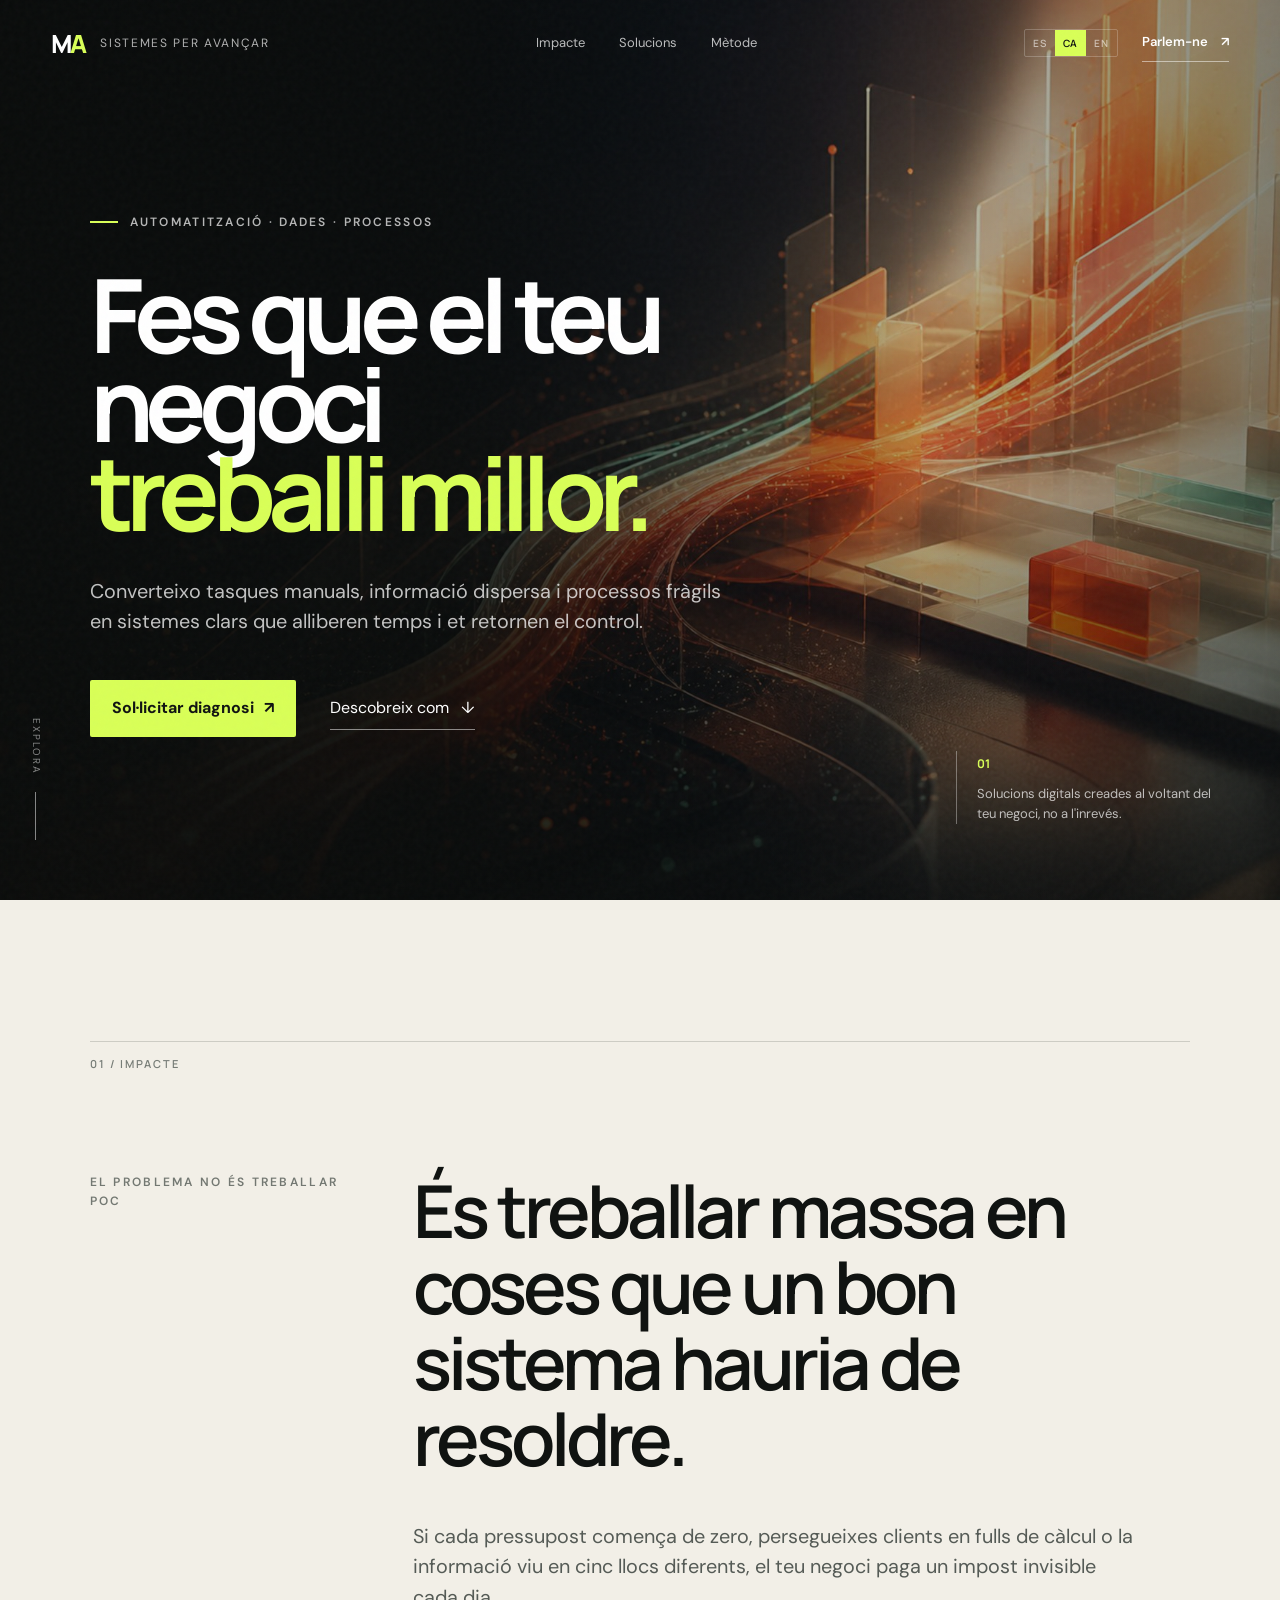
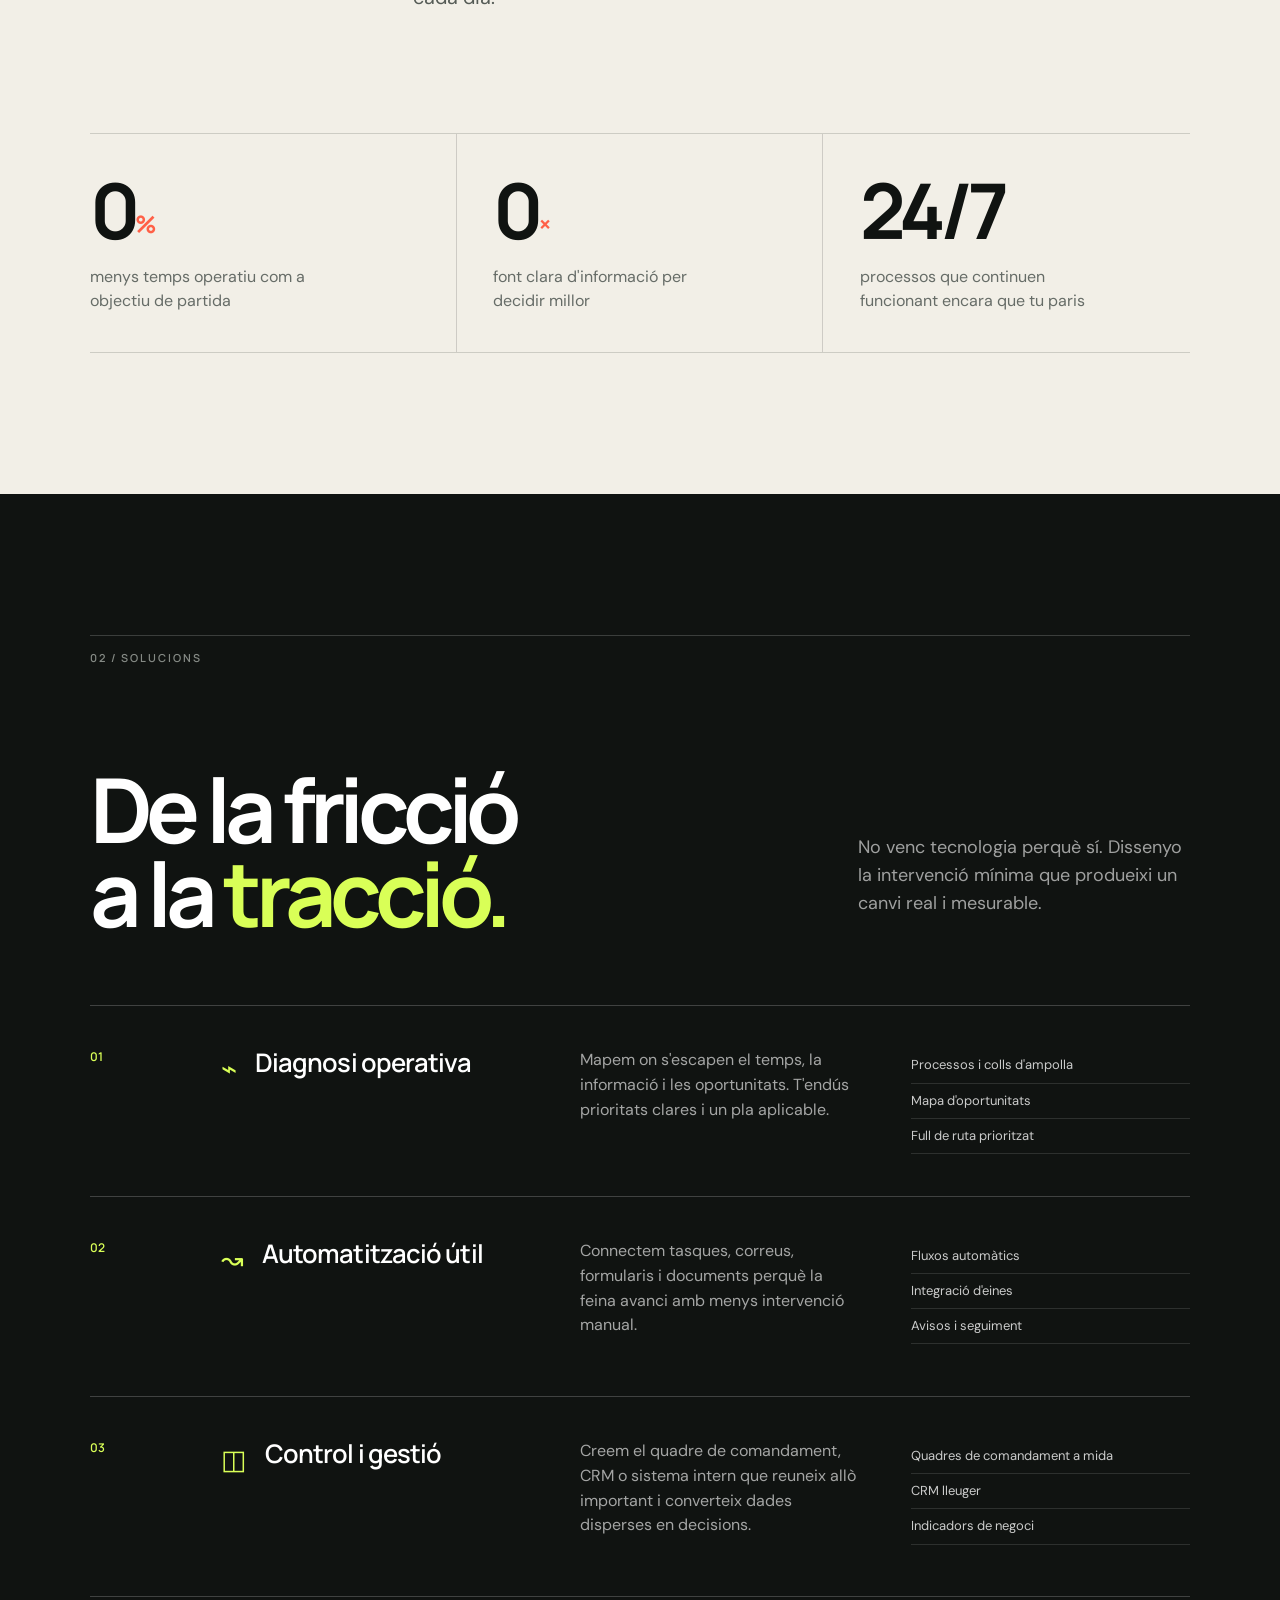
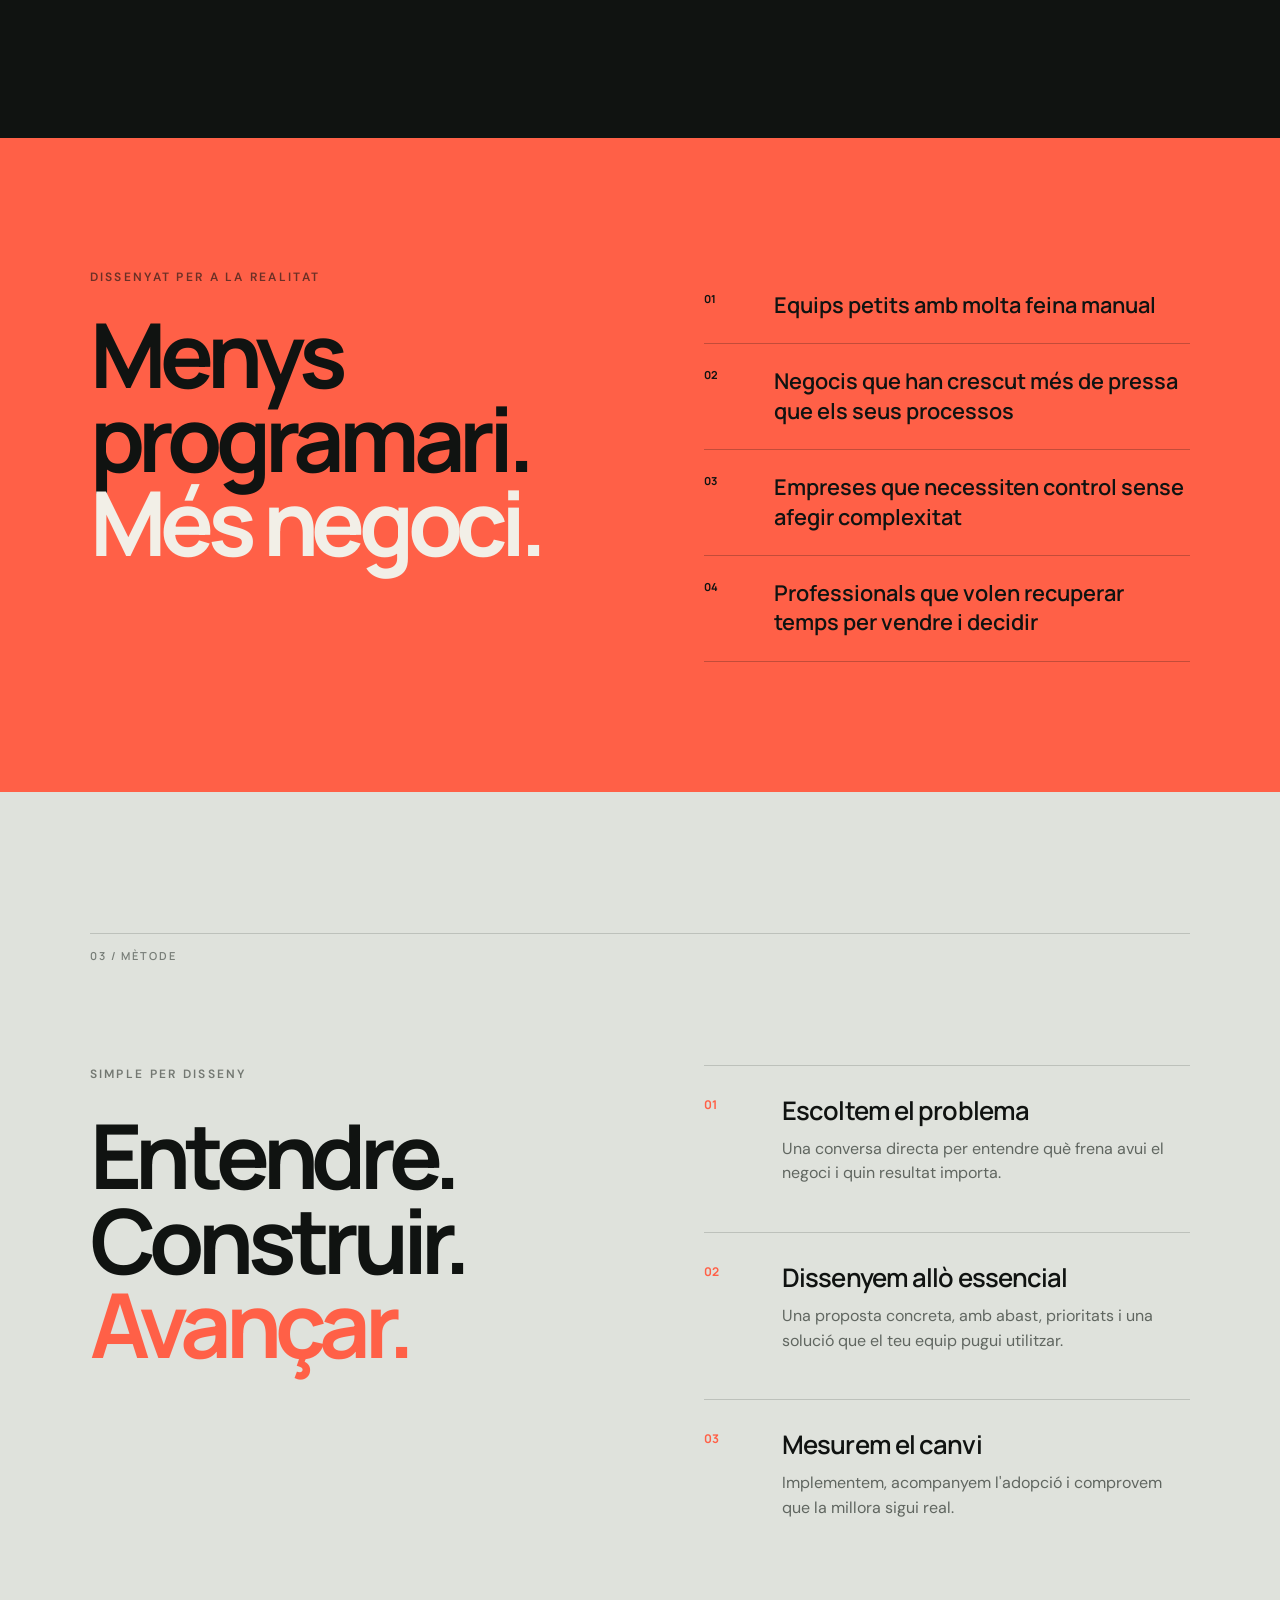
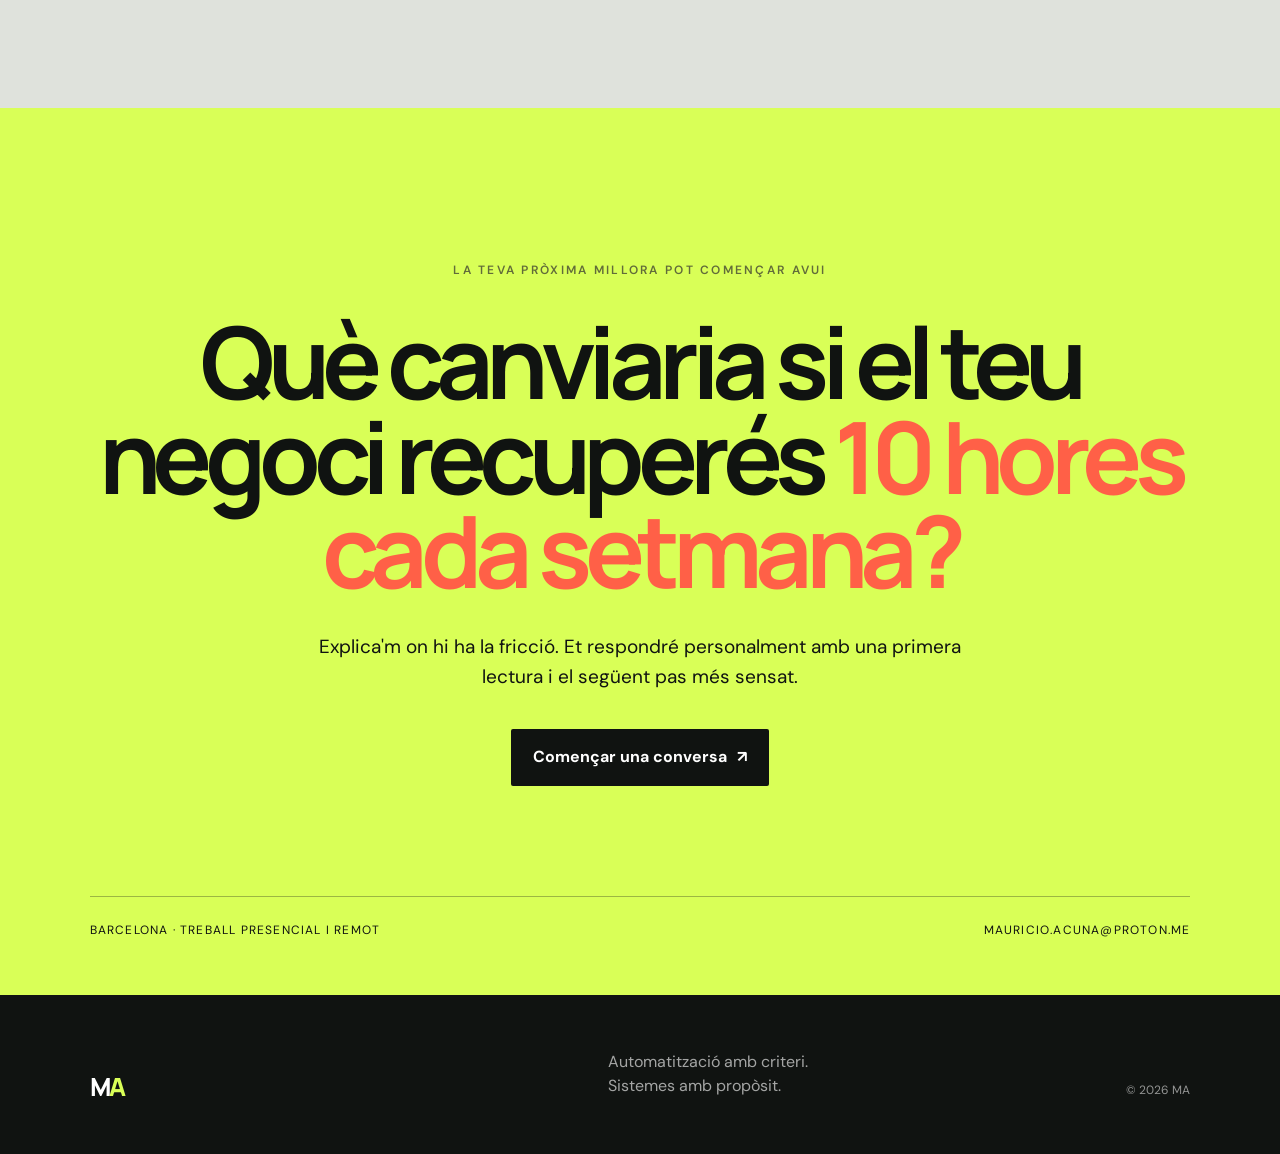
==== ca/index.html @ 2c6149d9 "Add Catalan and English versions" ====
<!doctype html>
<html lang="ca">
<head>
  <meta charset="utf-8">
  <meta name="viewport" content="width=device-width, initial-scale=1">
  <meta name="theme-color" content="#101311">
  <meta name="description" content="Automatització i sistemes digitals perquè pimes i negocis locals treballin amb menys fricció, més control i millors dades.">
  <meta property="og:title" content="MA — Sistemes que fan avançar el teu negoci">
  <meta property="og:description" content="Transformo processos manuals i desordenats en sistemes simples que estalvien temps i permeten créixer.">
  <meta property="og:type" content="website">
  <meta property="og:locale" content="ca_ES">
  <meta property="og:url" content="https://mauricio-acuna.github.io/canvidaweb/ca/">
  <link rel="canonical" href="https://mauricio-acuna.github.io/canvidaweb/ca/">
  <link rel="alternate" hreflang="es" href="https://mauricio-acuna.github.io/canvidaweb/">
  <link rel="alternate" hreflang="ca" href="https://mauricio-acuna.github.io/canvidaweb/ca/">
  <link rel="alternate" hreflang="en" href="https://mauricio-acuna.github.io/canvidaweb/en/">
  <link rel="alternate" hreflang="x-default" href="https://mauricio-acuna.github.io/canvidaweb/">
  <title>MA — Automatització i sistemes per a negocis que volen avançar</title>
  <link rel="preconnect" href="https://fonts.googleapis.com">
  <link rel="preconnect" href="https://fonts.gstatic.com" crossorigin>
  <link href="https://fonts.googleapis.com/css2?family=DM+Sans:wght@400;500;600;700&family=Manrope:wght@500;600;700;800&display=swap" rel="stylesheet">
  <link rel="stylesheet" href="../styles.css">
</head>
<body>
  <a class="skip-link" href="#contenido">Ves al contingut</a>
  <div class="grain" aria-hidden="true"></div>

  <header class="site-header" data-header>
    <a class="brand" href="#inicio" aria-label="MA, inici">
      <span class="brand-symbol">M<span>A</span></span>
      <span class="brand-copy">Sistemes per avançar</span>
    </a>
    <nav class="nav" aria-label="Navegació principal">
      <a href="#impacto">Impacte</a>
      <a href="#servicios">Solucions</a>
      <a href="#metodo">Mètode</a>
    </nav>
    <div class="header-actions">
      <div class="language-switcher" aria-label="Selecciona l'idioma">
        <a href="../" lang="es">ES</a><a href="./" lang="ca" aria-current="page">CA</a><a href="../en/" lang="en">EN</a>
      </div>
      <a class="header-cta" href="mailto:mauricio.acuna@proton.me?subject=Vull%20millorar%20el%20meu%20negoci">Parlem-ne <span>↗</span></a>
    </div>
  </header>

  <main id="contenido">
    <section class="hero" id="inicio">
      <div class="hero-media" aria-hidden="true"></div>
      <div class="hero-shade" aria-hidden="true"></div>
      <div class="hero-content">
        <p class="kicker"><span></span> Automatització · Dades · Processos</p>
        <h1>Fes que el teu negoci<br><em>treballi millor.</em></h1>
        <p class="hero-lead">Converteixo tasques manuals, informació dispersa i processos fràgils en sistemes clars que alliberen temps i et retornen el control.</p>
        <div class="hero-actions">
          <a class="button button-primary" href="mailto:mauricio.acuna@proton.me?subject=Diagnosi%20del%20meu%20negoci&body=Hola%20Mauricio%2C%0A%0AM%27agradaria%20explicar-te%20quin%20procés%20vull%20millorar%3A%0A">Sol·licitar diagnosi <span>↗</span></a>
          <a class="text-link" href="#impacto">Descobreix com <span>↓</span></a>
        </div>
      </div>
      <div class="hero-note">
        <span>01</span>
        <p>Solucions digitals creades al voltant del teu negoci, no a l'inrevés.</p>
      </div>
      <div class="scroll-cue" aria-hidden="true">Explora <i></i></div>
    </section>

    <section class="manifesto section" id="impacto">
      <div class="section-index">01 / IMPACTE</div>
      <div class="manifesto-grid">
        <p class="eyebrow reveal">El problema no és treballar poc</p>
        <div>
          <h2 class="statement reveal">És treballar massa en coses que un bon sistema hauria de resoldre.</h2>
          <p class="section-copy reveal">Si cada pressupost comença de zero, persegueixes clients en fulls de càlcul o la informació viu en cinc llocs diferents, el teu negoci paga un impost invisible cada dia.</p>
        </div>
      </div>
      <div class="impact-strip reveal">
        <article><strong data-count="30">0</strong><sup>%</sup><p>menys temps operatiu com a objectiu de partida</p></article>
        <article><strong data-count="1">0</strong><sup>×</sup><p>font clara d'informació per decidir millor</p></article>
        <article><strong>24/7</strong><p>processos que continuen funcionant encara que tu paris</p></article>
      </div>
    </section>

    <section class="services section" id="servicios">
      <div class="section-index">02 / SOLUCIONS</div>
      <div class="services-head">
        <h2 class="reveal">De la fricció<br>a la <em>tracció.</em></h2>
        <p class="reveal">No venc tecnologia perquè sí. Dissenyo la intervenció mínima que produeixi un canvi real i mesurable.</p>
      </div>
      <div class="service-list">
        <article class="service-card reveal">
          <span class="service-number">01</span>
          <div class="service-title"><span class="service-icon">⌁</span><h3>Diagnosi operativa</h3></div>
          <p>Mapem on s'escapen el temps, la informació i les oportunitats. T'endús prioritats clares i un pla aplicable.</p>
          <ul><li>Processos i colls d'ampolla</li><li>Mapa d'oportunitats</li><li>Full de ruta prioritzat</li></ul>
        </article>
        <article class="service-card reveal">
          <span class="service-number">02</span>
          <div class="service-title"><span class="service-icon">↝</span><h3>Automatització útil</h3></div>
          <p>Connectem tasques, correus, formularis i documents perquè la feina avanci amb menys intervenció manual.</p>
          <ul><li>Fluxos automàtics</li><li>Integració d'eines</li><li>Avisos i seguiment</li></ul>
        </article>
        <article class="service-card reveal">
          <span class="service-number">03</span>
          <div class="service-title"><span class="service-icon">◫</span><h3>Control i gestió</h3></div>
          <p>Creem el quadre de comandament, CRM o sistema intern que reuneix allò important i converteix dades disperses en decisions.</p>
          <ul><li>Quadres de comandament a mida</li><li>CRM lleuger</li><li>Indicadors de negoci</li></ul>
        </article>
      </div>
    </section>

    <section class="fit section">
      <div class="fit-copy reveal">
        <p class="eyebrow">Dissenyat per a la realitat</p>
        <h2>Menys programari.<br><em>Més negoci.</em></h2>
      </div>
      <div class="fit-list reveal">
        <div><span>01</span><p>Equips petits amb molta feina manual</p></div>
        <div><span>02</span><p>Negocis que han crescut més de pressa que els seus processos</p></div>
        <div><span>03</span><p>Empreses que necessiten control sense afegir complexitat</p></div>
        <div><span>04</span><p>Professionals que volen recuperar temps per vendre i decidir</p></div>
      </div>
    </section>

    <section class="method section" id="metodo">
      <div class="section-index">03 / MÈTODE</div>
      <div class="method-layout">
        <div class="method-intro">
          <p class="eyebrow reveal">Simple per disseny</p>
          <h2 class="reveal">Entendre.<br>Construir.<br><em>Avançar.</em></h2>
        </div>
        <ol class="steps">
          <li class="reveal"><span>01</span><div><h3>Escoltem el problema</h3><p>Una conversa directa per entendre què frena avui el negoci i quin resultat importa.</p></div></li>
          <li class="reveal"><span>02</span><div><h3>Dissenyem allò essencial</h3><p>Una proposta concreta, amb abast, prioritats i una solució que el teu equip pugui utilitzar.</p></div></li>
          <li class="reveal"><span>03</span><div><h3>Mesurem el canvi</h3><p>Implementem, acompanyem l'adopció i comprovem que la millora sigui real.</p></div></li>
        </ol>
      </div>
    </section>

    <section class="closing section" id="contacto">
      <p class="eyebrow reveal">La teva pròxima millora pot començar avui</p>
      <h2 class="reveal">Què canviaria si el teu negoci recuperés <em>10 hores cada setmana?</em></h2>
      <p class="closing-copy reveal">Explica'm on hi ha la fricció. Et respondré personalment amb una primera lectura i el següent pas més sensat.</p>
      <a class="button button-light reveal" href="mailto:mauricio.acuna@proton.me?subject=Vull%20recuperar%20temps%20al%20meu%20negoci&body=Hola%20Mauricio%2C%0A%0AEl%20procés%20que%20més%20temps%20ens%20ocupa%20és%3A%0A">Començar una conversa <span>↗</span></a>
      <div class="closing-meta"><span>Barcelona · Treball presencial i remot</span><a href="mailto:mauricio.acuna@proton.me">mauricio.acuna@proton.me</a></div>
    </section>
  </main>

  <footer>
    <a class="brand" href="#inicio"><span class="brand-symbol">M<span>A</span></span></a>
    <p>Automatització amb criteri.<br>Sistemes amb propòsit.</p>
    <span>© <span data-year></span> MA</span>
  </footer>
  <script src="../script.js"></script>
</body>
</html>
---- styles.css ----
:root{--ink:#101311;--paper:#f2efe7;--acid:#d9ff57;--coral:#ff6047;--muted:#a7aaa4;--line:rgba(16,19,17,.16);--display:"Manrope",sans-serif;--body:"DM Sans",sans-serif}*{box-sizing:border-box}html{scroll-behavior:smooth}body{margin:0;overflow-x:hidden;background:var(--paper);color:var(--ink);font-family:var(--body);font-size:16px;line-height:1.55}a{color:inherit}::selection{background:var(--acid);color:var(--ink)}.grain{position:fixed;inset:0;pointer-events:none;z-index:20;opacity:.045;background-image:url("data:image/svg+xml,%3Csvg viewBox='0 0 180 180' xmlns='http://www.w3.org/2000/svg'%3E%3Cfilter id='n'%3E%3CfeTurbulence type='fractalNoise' baseFrequency='.9' numOctaves='3' stitchTiles='stitch'/%3E%3C/filter%3E%3Crect width='100%25' height='100%25' filter='url(%23n)' opacity='.65'/%3E%3C/svg%3E")}.skip-link{position:fixed;top:-80px;left:20px;background:var(--acid);padding:12px 18px;z-index:100}.skip-link:focus{top:20px}.site-header{position:fixed;top:0;left:0;right:0;height:86px;padding:0 clamp(22px,4vw,68px);display:flex;align-items:center;justify-content:space-between;color:white;z-index:15;transition:.3s}.site-header.is-scrolled{height:68px;background:rgba(16,19,17,.9);backdrop-filter:blur(16px);border-bottom:1px solid rgba(255,255,255,.12)}.brand{display:flex;align-items:center;gap:16px;text-decoration:none}.brand-symbol{font:800 25px/1 var(--display);letter-spacing:-.12em}.brand-symbol span{color:var(--acid)}.brand-copy{font-size:12px;text-transform:uppercase;letter-spacing:.14em;color:rgba(255,255,255,.68)}.nav{display:flex;gap:34px}.nav a{font-size:13px;text-decoration:none;color:rgba(255,255,255,.72);transition:.2s}.nav a:hover{color:var(--acid)}.header-cta{border-bottom:1px solid rgba(255,255,255,.5);padding:8px 0;text-decoration:none;font-size:13px;font-weight:600}.header-cta span,.button span{margin-left:10px}.header-actions{display:flex;align-items:center;gap:24px}.language-switcher{display:flex;align-items:center;border:1px solid rgba(255,255,255,.22);border-radius:2px;overflow:hidden}.language-switcher a{padding:6px 8px;color:rgba(255,255,255,.58);font:600 10px var(--display);letter-spacing:.08em;text-decoration:none;transition:.2s}.language-switcher a:hover{color:white}.language-switcher a[aria-current=page]{background:var(--acid);color:var(--ink)}html[lang=en] .hero h1{font-size:clamp(50px,7vw,108px)}html[lang=ca] .hero h1{font-size:clamp(52px,8vw,120px)}.hero{min-height:100svh;position:relative;display:flex;align-items:center;overflow:hidden;background:var(--ink);color:white;padding:130px clamp(22px,7vw,112px) 80px}.hero-media,.hero-shade{position:absolute;inset:0}.hero-media{background:url('assets/hero-transformation.jpg') center/cover no-repeat;transform:scale(1.02)}.hero-shade{background:linear-gradient(90deg,rgba(10,12,11,.98) 0%,rgba(10,12,11,.9) 34%,rgba(10,12,11,.28) 72%,rgba(10,12,11,.5) 100%),linear-gradient(0deg,rgba(10,12,11,.7),transparent 45%)}.hero-content{position:relative;min-width:0;width:100%;z-index:2;max-width:850px}.kicker,.eyebrow{font-size:12px;font-weight:600;text-transform:uppercase;letter-spacing:.19em}.kicker{color:rgba(255,255,255,.7);display:flex;align-items:center;gap:12px}.kicker span{width:28px;height:2px;background:var(--acid)}h1,h2,h3,p{margin-top:0}.hero h1{font:700 clamp(54px,8.8vw,132px)/.87 var(--display);letter-spacing:-.075em;margin:38px 0 40px}.hero h1 em,.services-head em,.fit-copy em,.method h2 em,.closing h2 em{font-style:normal;color:var(--acid)}.hero-lead{font-size:clamp(18px,1.55vw,24px);line-height:1.5;max-width:650px;color:rgba(255,255,255,.75)}.hero-actions{display:flex;align-items:center;gap:34px;margin-top:44px}.button{display:inline-flex;align-items:center;justify-content:center;padding:16px 22px;text-decoration:none;font-weight:700;border-radius:2px;transition:transform .2s,background .2s}.button:hover{transform:translateY(-3px)}.button-primary{background:var(--acid);color:var(--ink)}.button-primary:hover{background:white}.text-link{color:white;text-decoration:none;border-bottom:1px solid rgba(255,255,255,.5);padding:8px 0}.text-link span{margin-left:8px}.hero-note{position:absolute;right:5vw;bottom:76px;z-index:2;width:260px;border-left:1px solid rgba(255,255,255,.35);padding-left:20px}.hero-note span{color:var(--acid);font:700 12px var(--display)}.hero-note p{font-size:13px;color:rgba(255,255,255,.7);margin:8px 0 0}.scroll-cue{position:absolute;left:28px;bottom:60px;z-index:2;font-size:10px;text-transform:uppercase;letter-spacing:.2em;writing-mode:vertical-rl;color:rgba(255,255,255,.5)}.scroll-cue i{display:inline-block;height:48px;border-left:1px solid;margin-top:12px}.section{padding:clamp(88px,11vw,170px) clamp(22px,7vw,112px)}.section-index{font:600 11px var(--display);letter-spacing:.18em;color:#777d77;border-top:1px solid var(--line);padding-top:14px;margin-bottom:clamp(55px,8vw,110px)}.manifesto-grid{display:grid;grid-template-columns:1fr 3fr;gap:5vw}.eyebrow{color:#737872}.statement{font:600 clamp(38px,5.7vw,84px)/1.04 var(--display);letter-spacing:-.055em;max-width:1100px;margin-bottom:44px}.section-copy{font-size:clamp(18px,1.55vw,23px);max-width:720px;color:#555b56}.impact-strip{display:grid;grid-template-columns:repeat(3,1fr);margin-top:100px;border-top:1px solid var(--line);border-bottom:1px solid var(--line)}.impact-strip article{padding:38px 8% 38px 0;border-right:1px solid var(--line)}.impact-strip article+article{padding-left:10%}.impact-strip article:last-child{border-right:0}.impact-strip strong{font:700 clamp(50px,6vw,90px)/1 var(--display);letter-spacing:-.07em}.impact-strip sup{font:700 24px var(--display);color:var(--coral)}.impact-strip p{max-width:230px;color:#666c67;margin:16px 0 0}.services{background:var(--ink);color:white}.services .section-index{border-color:rgba(255,255,255,.18);color:#858a85}.services-head{display:grid;grid-template-columns:2fr 1fr;align-items:end;gap:8vw;margin-bottom:70px}.services-head h2,.fit-copy h2,.method h2{font:700 clamp(48px,7vw,100px)/.94 var(--display);letter-spacing:-.07em;margin:0}.services-head p{font-size:18px;color:rgba(255,255,255,.6);max-width:430px}.service-list{border-top:1px solid rgba(255,255,255,.2)}.service-card{display:grid;grid-template-columns:80px 1.1fr 1fr 1fr;gap:4vw;padding:42px 0;border-bottom:1px solid rgba(255,255,255,.2);align-items:start;transition:.25s}.service-card:hover{padding-left:12px;background:linear-gradient(90deg,rgba(217,255,87,.06),transparent)}.service-number{font:600 12px var(--display);color:var(--acid)}.service-title{display:flex;gap:18px}.service-icon{color:var(--acid);font-size:27px}.service-card h3{font:600 clamp(22px,2vw,30px)/1.2 var(--display);letter-spacing:-.035em}.service-card>p{color:rgba(255,255,255,.62)}.service-card ul{margin:0;padding:0;list-style:none;font-size:13px;color:rgba(255,255,255,.78)}.service-card li{padding:7px 0;border-bottom:1px solid rgba(255,255,255,.12)}.fit{display:grid;grid-template-columns:1fr 1fr;gap:10vw;background:var(--coral);padding-top:130px;padding-bottom:130px}.fit .eyebrow{color:rgba(16,19,17,.62)}.fit-copy h2{margin-top:25px}.fit-copy em{color:var(--paper)}.fit-list>div{display:grid;grid-template-columns:50px 1fr;gap:20px;padding:23px 0;border-bottom:1px solid rgba(16,19,17,.25)}.fit-list span{font:700 11px var(--display)}.fit-list p{font:600 clamp(18px,1.7vw,25px)/1.35 var(--display);margin:0}.method{background:#dfe2dc}.method-layout{display:grid;grid-template-columns:1fr 1fr;gap:10vw}.method-intro h2{margin-top:30px}.method h2 em{color:var(--coral)}.steps{list-style:none;margin:0;padding:0}.steps li{display:grid;grid-template-columns:60px 1fr;gap:18px;padding:30px 0;border-top:1px solid var(--line)}.steps li>span{font:700 12px var(--display);color:var(--coral)}.steps h3{font:600 clamp(22px,2vw,30px)/1.2 var(--display);letter-spacing:-.035em;margin-bottom:10px}.steps p{color:#606660;max-width:500px}.closing{text-align:center;background:var(--acid);padding-top:clamp(100px,12vw,180px);padding-bottom:55px}.closing .eyebrow{color:#626c3a}.closing h2{font:700 clamp(48px,7.8vw,112px)/.95 var(--display);letter-spacing:-.075em;max-width:1200px;margin:34px auto}.closing h2 em{color:var(--coral)}.closing-copy{font-size:19px;max-width:650px;margin:0 auto 38px}.button-light{background:var(--ink);color:white}.button-light:hover{background:var(--coral)}.closing-meta{display:flex;justify-content:space-between;border-top:1px solid rgba(16,19,17,.3);padding-top:24px;margin-top:110px;font-size:12px;text-transform:uppercase;letter-spacing:.1em}.closing-meta a{text-decoration:none}footer{background:var(--ink);color:white;display:grid;grid-template-columns:1fr 1fr auto;align-items:end;padding:55px clamp(22px,7vw,112px)}footer p{margin:0;color:rgba(255,255,255,.62)}footer>span{font-size:12px;color:rgba(255,255,255,.55)}.reveal{opacity:1;transform:none}.js .reveal{opacity:0;transform:translateY(28px);transition:opacity .75s ease,transform .75s cubic-bezier(.2,.7,.2,1)}.js .reveal.is-visible{opacity:1;transform:none}@media(max-width:850px){.nav{display:none}.brand-copy{display:none}.site-header{height:70px}.header-actions{gap:12px}.language-switcher a{padding:6px 7px}.header-cta{font-size:12px}.hero{padding-top:110px;align-items:flex-end}.hero h1{font-size:clamp(50px,15.5vw,74px)}html[lang=en] .hero h1{font-size:clamp(46px,13.5vw,64px)}html[lang=ca] .hero h1{font-size:clamp(44px,12.5vw,60px)}html[lang=en] .hero-lead,html[lang=ca] .hero-lead{overflow-wrap:anywhere}.header-actions .header-cta{display:none}.hero-note,.scroll-cue{display:none}.hero-shade{background:linear-gradient(0deg,rgba(10,12,11,.96) 5%,rgba(10,12,11,.4) 85%)}.hero-content{padding-bottom:25px}.manifesto-grid,.services-head,.fit,.method-layout{grid-template-columns:1fr}.manifesto-grid,.services-head,.fit,.method-layout{gap:45px}.impact-strip{grid-template-columns:1fr}.impact-strip article,.impact-strip article+article{padding:28px 0;border-right:0;border-bottom:1px solid var(--line)}.impact-strip article:last-child{border-bottom:0}.service-card{grid-template-columns:45px 1fr}.service-card>p,.service-card>ul{grid-column:2}.fit{gap:70px}.closing-meta{flex-direction:column;gap:12px}.closing-meta a{overflow-wrap:anywhere}footer{grid-template-columns:1fr auto;gap:30px}footer p{display:none}}@media(max-width:520px){.section{padding-left:20px;padding-right:20px}.hero{padding-left:20px;padding-right:20px}.hero-actions{align-items:flex-start;flex-direction:column;gap:20px}.button{width:100%}.service-card{gap:14px}.service-title{gap:10px}.closing{padding-left:20px;padding-right:20px}.closing h2{font-size:47px}.closing-meta{text-align:left;margin-top:75px}}@media(prefers-reduced-motion:reduce){html{scroll-behavior:auto}.js .reveal{opacity:1;transform:none;transition:none}.button{transition:none}}
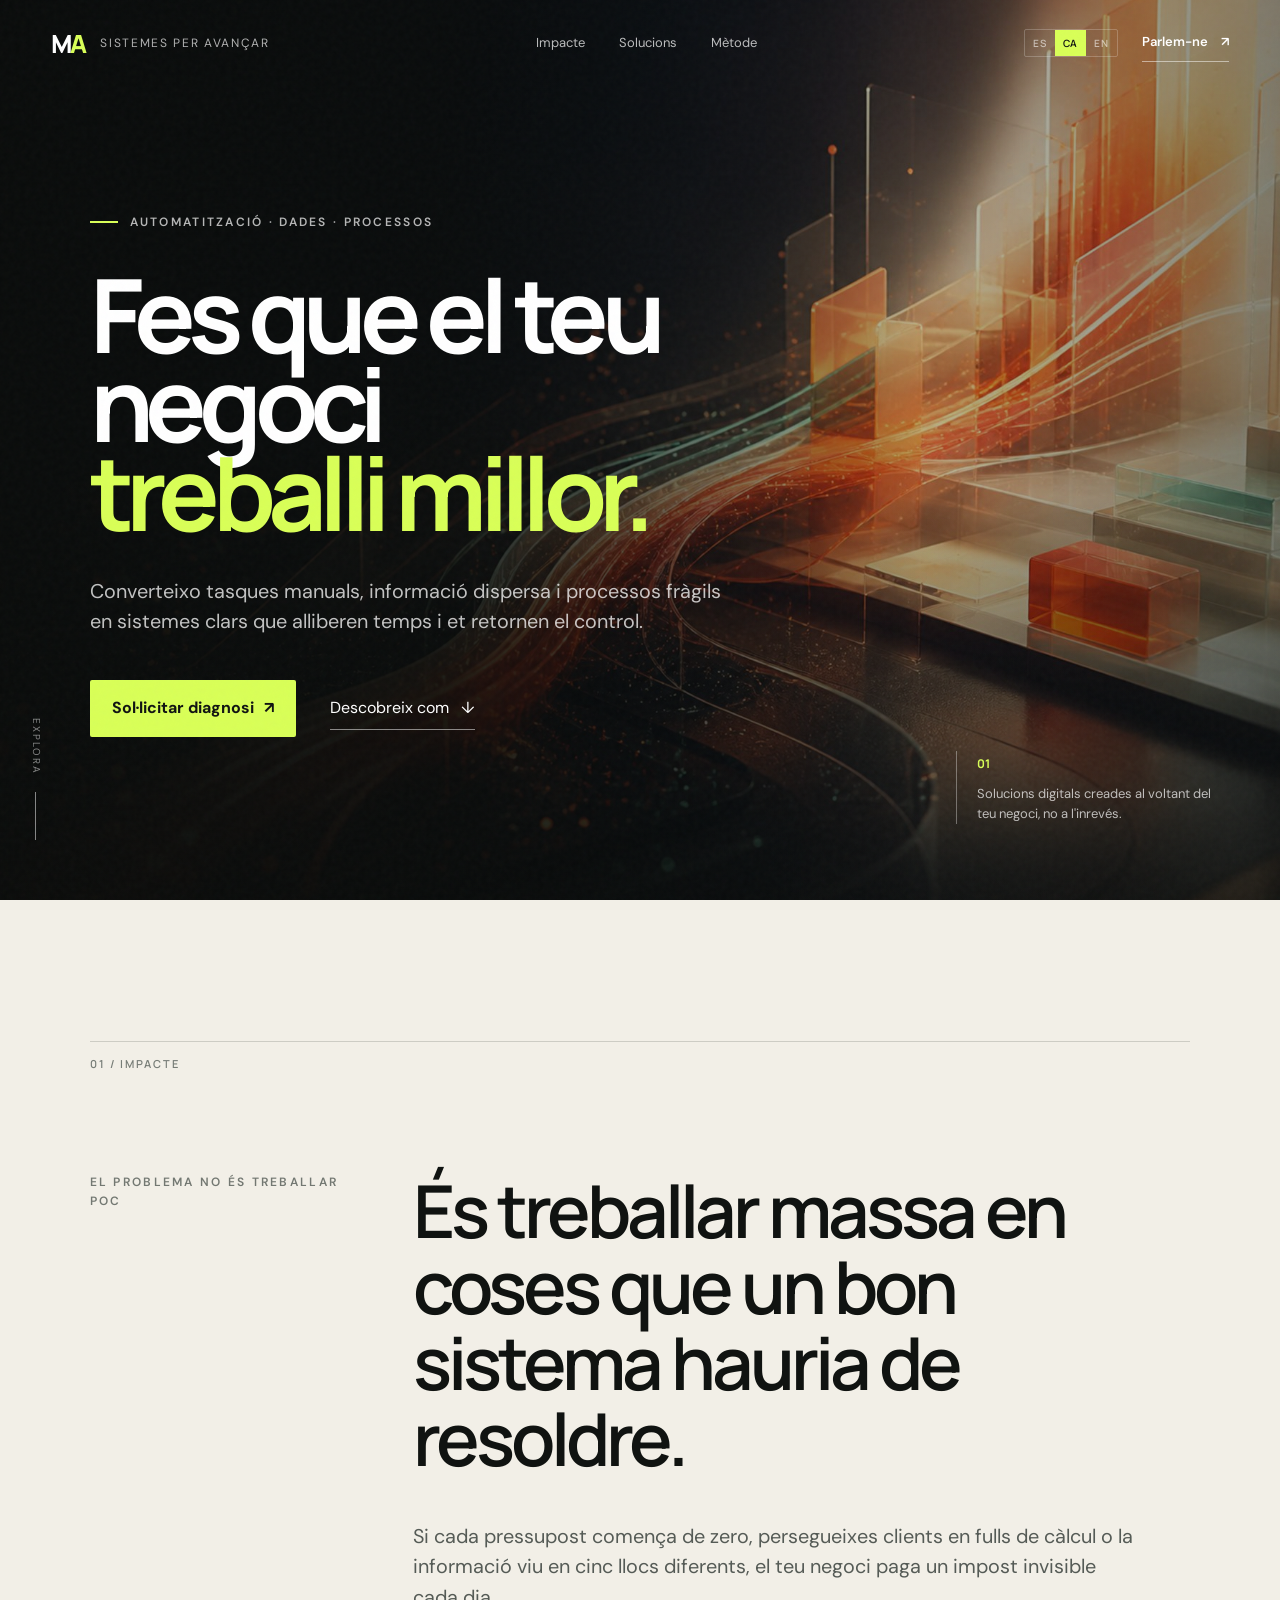
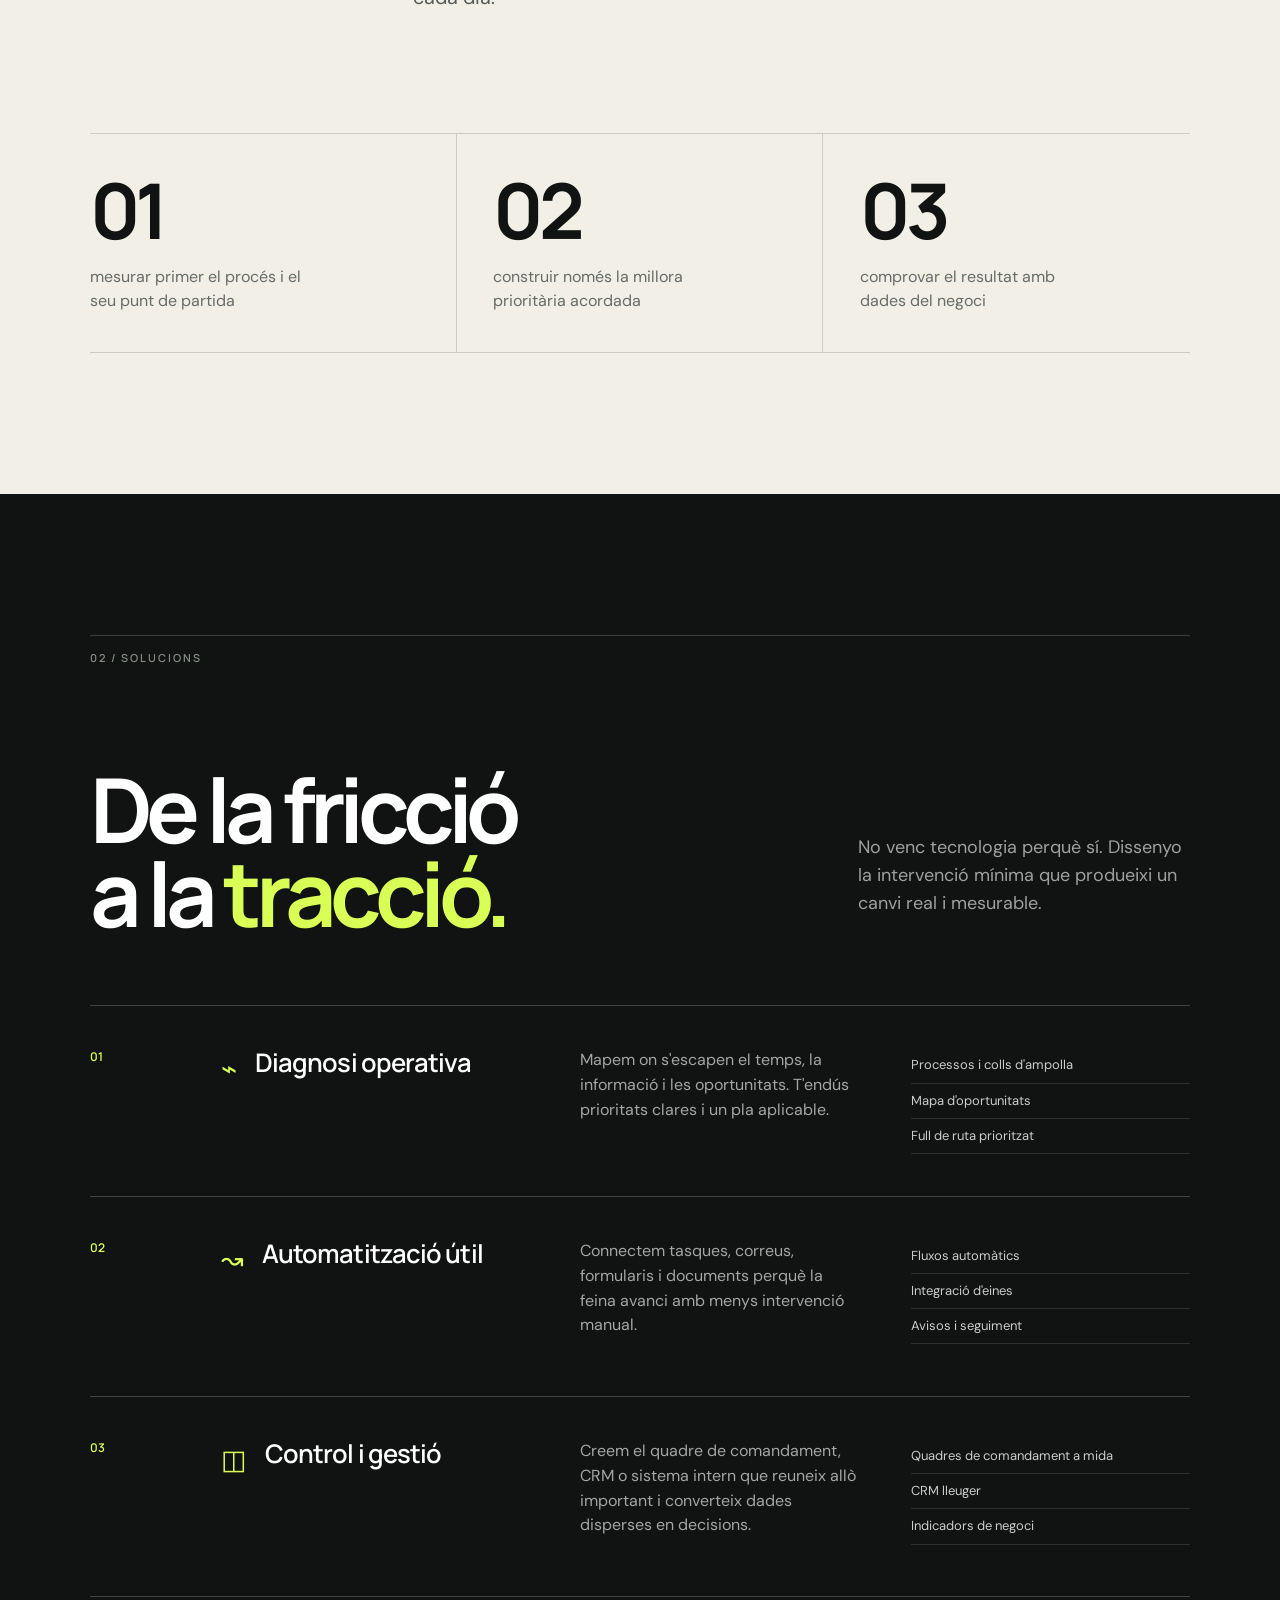
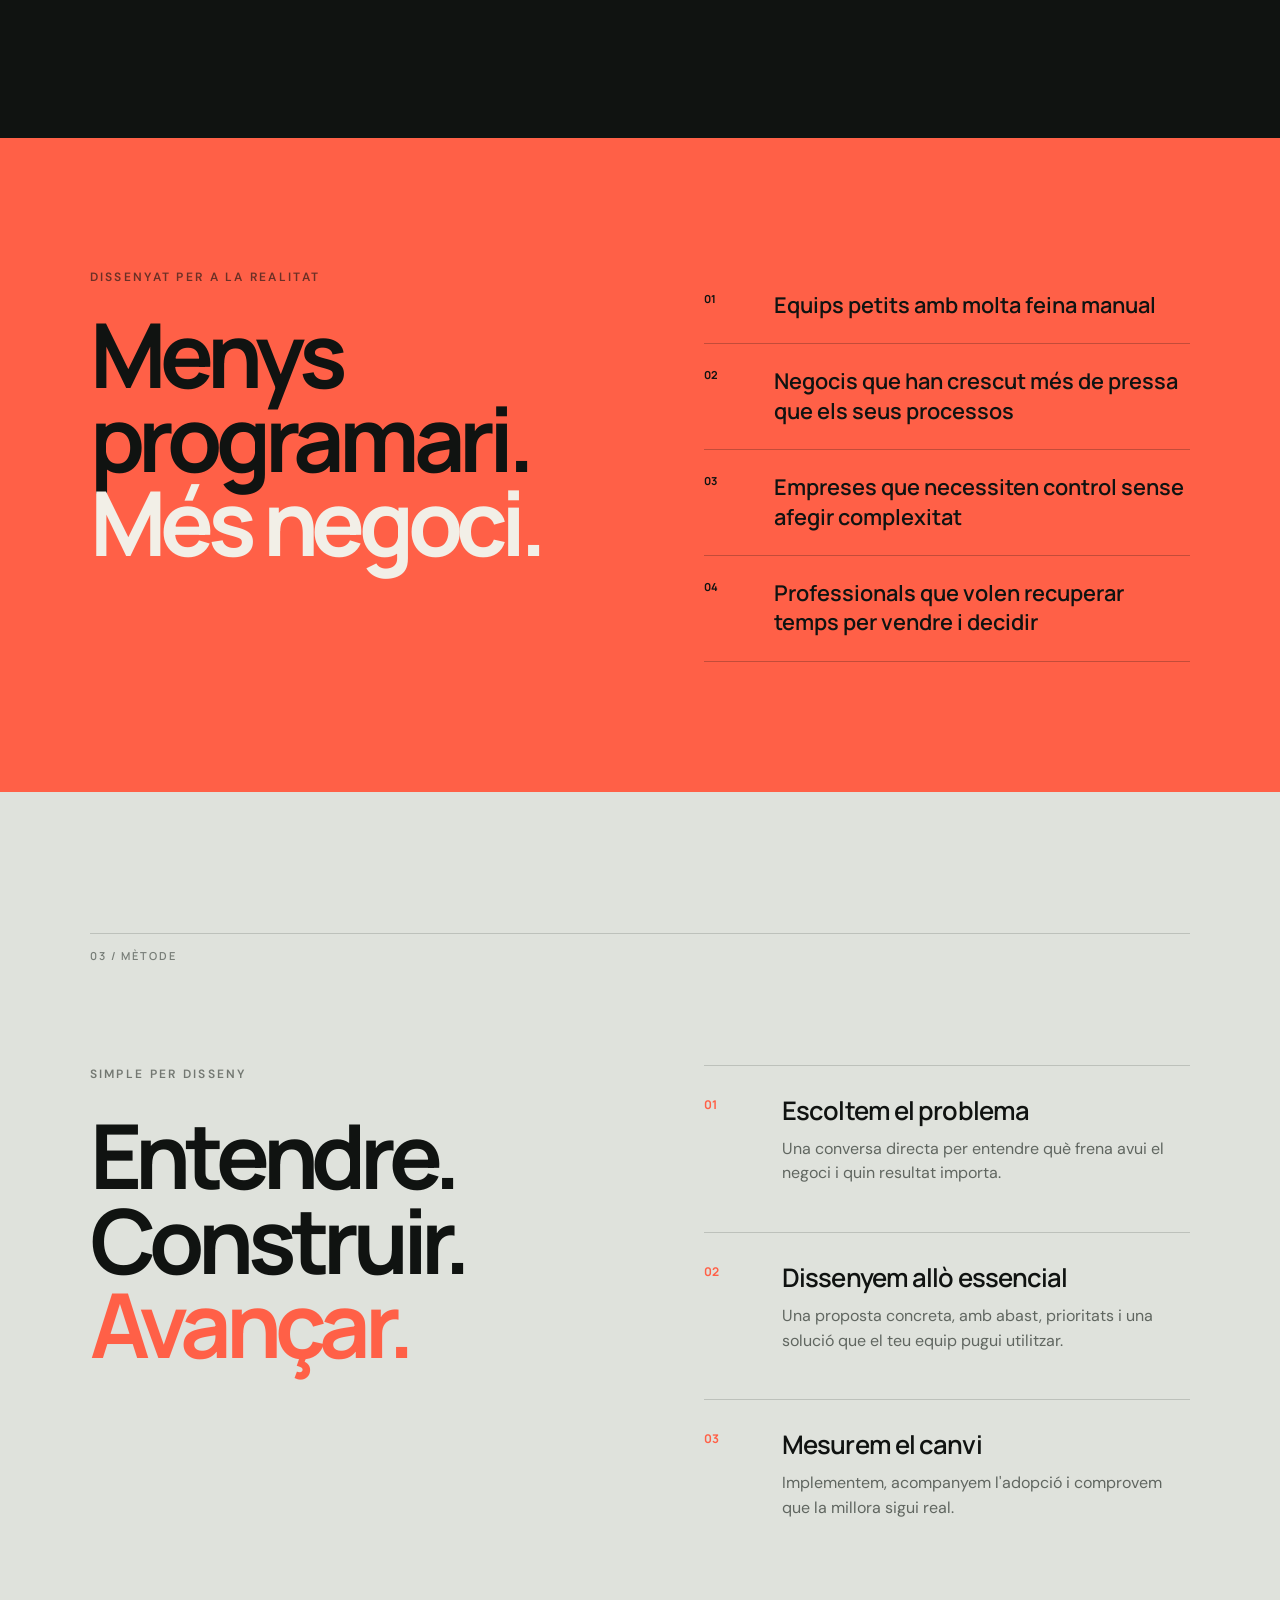
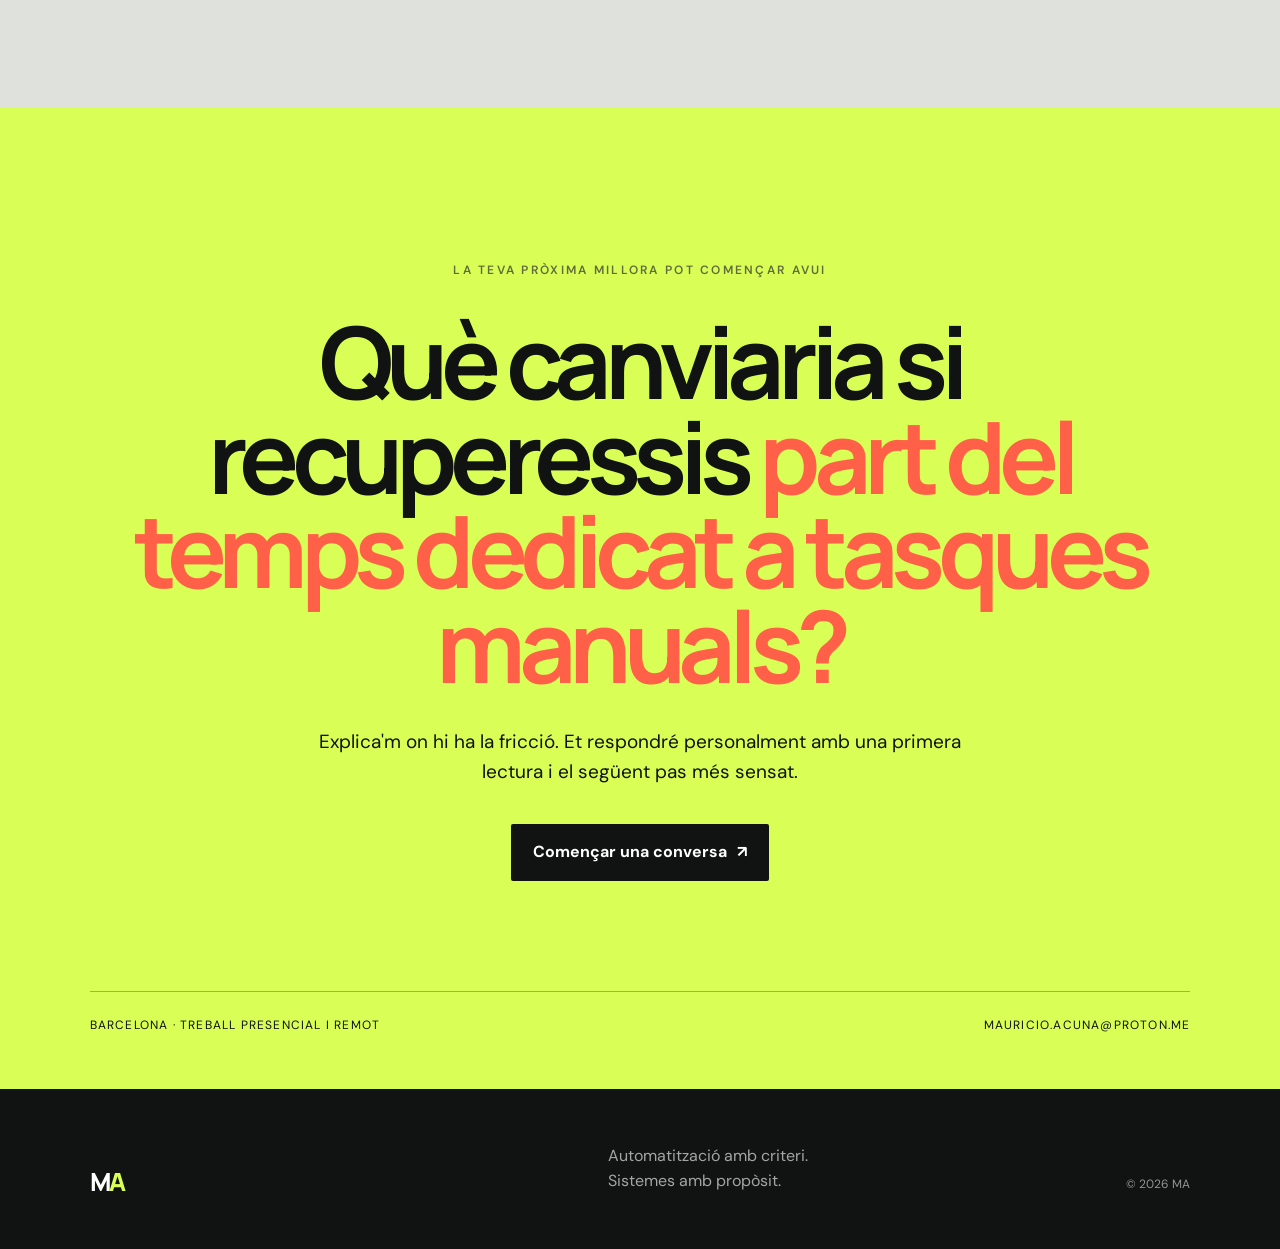
==== commit 69414496: "Corregir promesas y documentación web" ====
--- a/ca/index.html
+++ b/ca/index.html
@@ -6,7 +6,7 @@
   <meta name="theme-color" content="#101311">
   <meta name="description" content="Automatització i sistemes digitals perquè pimes i negocis locals treballin amb menys fricció, més control i millors dades.">
   <meta property="og:title" content="MA — Sistemes que fan avançar el teu negoci">
-  <meta property="og:description" content="Transformo processos manuals i desordenats en sistemes simples que estalvien temps i permeten créixer.">
+  <meta property="og:description" content="Dissenyo sistemes per reduir feina manual, ordenar la informació i millorar el control dels processos.">
   <meta property="og:type" content="website">
   <meta property="og:locale" content="ca_ES">
   <meta property="og:url" content="https://mauricio-acuna.github.io/canvidaweb/ca/">
@@ -73,9 +73,9 @@
         </div>
       </div>
       <div class="impact-strip reveal">
-        <article><strong data-count="30">0</strong><sup>%</sup><p>menys temps operatiu com a objectiu de partida</p></article>
-        <article><strong data-count="1">0</strong><sup>×</sup><p>font clara d'informació per decidir millor</p></article>
-        <article><strong>24/7</strong><p>processos que continuen funcionant encara que tu paris</p></article>
+        <article><strong>01</strong><p>mesurar primer el procés i el seu punt de partida</p></article>
+        <article><strong>02</strong><p>construir només la millora prioritària acordada</p></article>
+        <article><strong>03</strong><p>comprovar el resultat amb dades del negoci</p></article>
       </div>
     </section>
 
@@ -137,7 +137,7 @@
 
     <section class="closing section" id="contacto">
       <p class="eyebrow reveal">La teva pròxima millora pot començar avui</p>
-      <h2 class="reveal">Què canviaria si el teu negoci recuperés <em>10 hores cada setmana?</em></h2>
+      <h2 class="reveal">Què canviaria si recuperessis <em>part del temps dedicat a tasques manuals?</em></h2>
       <p class="closing-copy reveal">Explica'm on hi ha la fricció. Et respondré personalment amb una primera lectura i el següent pas més sensat.</p>
       <a class="button button-light reveal" href="mailto:mauricio.acuna@proton.me?subject=Vull%20recuperar%20temps%20al%20meu%20negoci&body=Hola%20Mauricio%2C%0A%0AEl%20procés%20que%20més%20temps%20ens%20ocupa%20és%3A%0A">Començar una conversa <span>↗</span></a>
       <div class="closing-meta"><span>Barcelona · Treball presencial i remot</span><a href="mailto:mauricio.acuna@proton.me">mauricio.acuna@proton.me</a></div>
